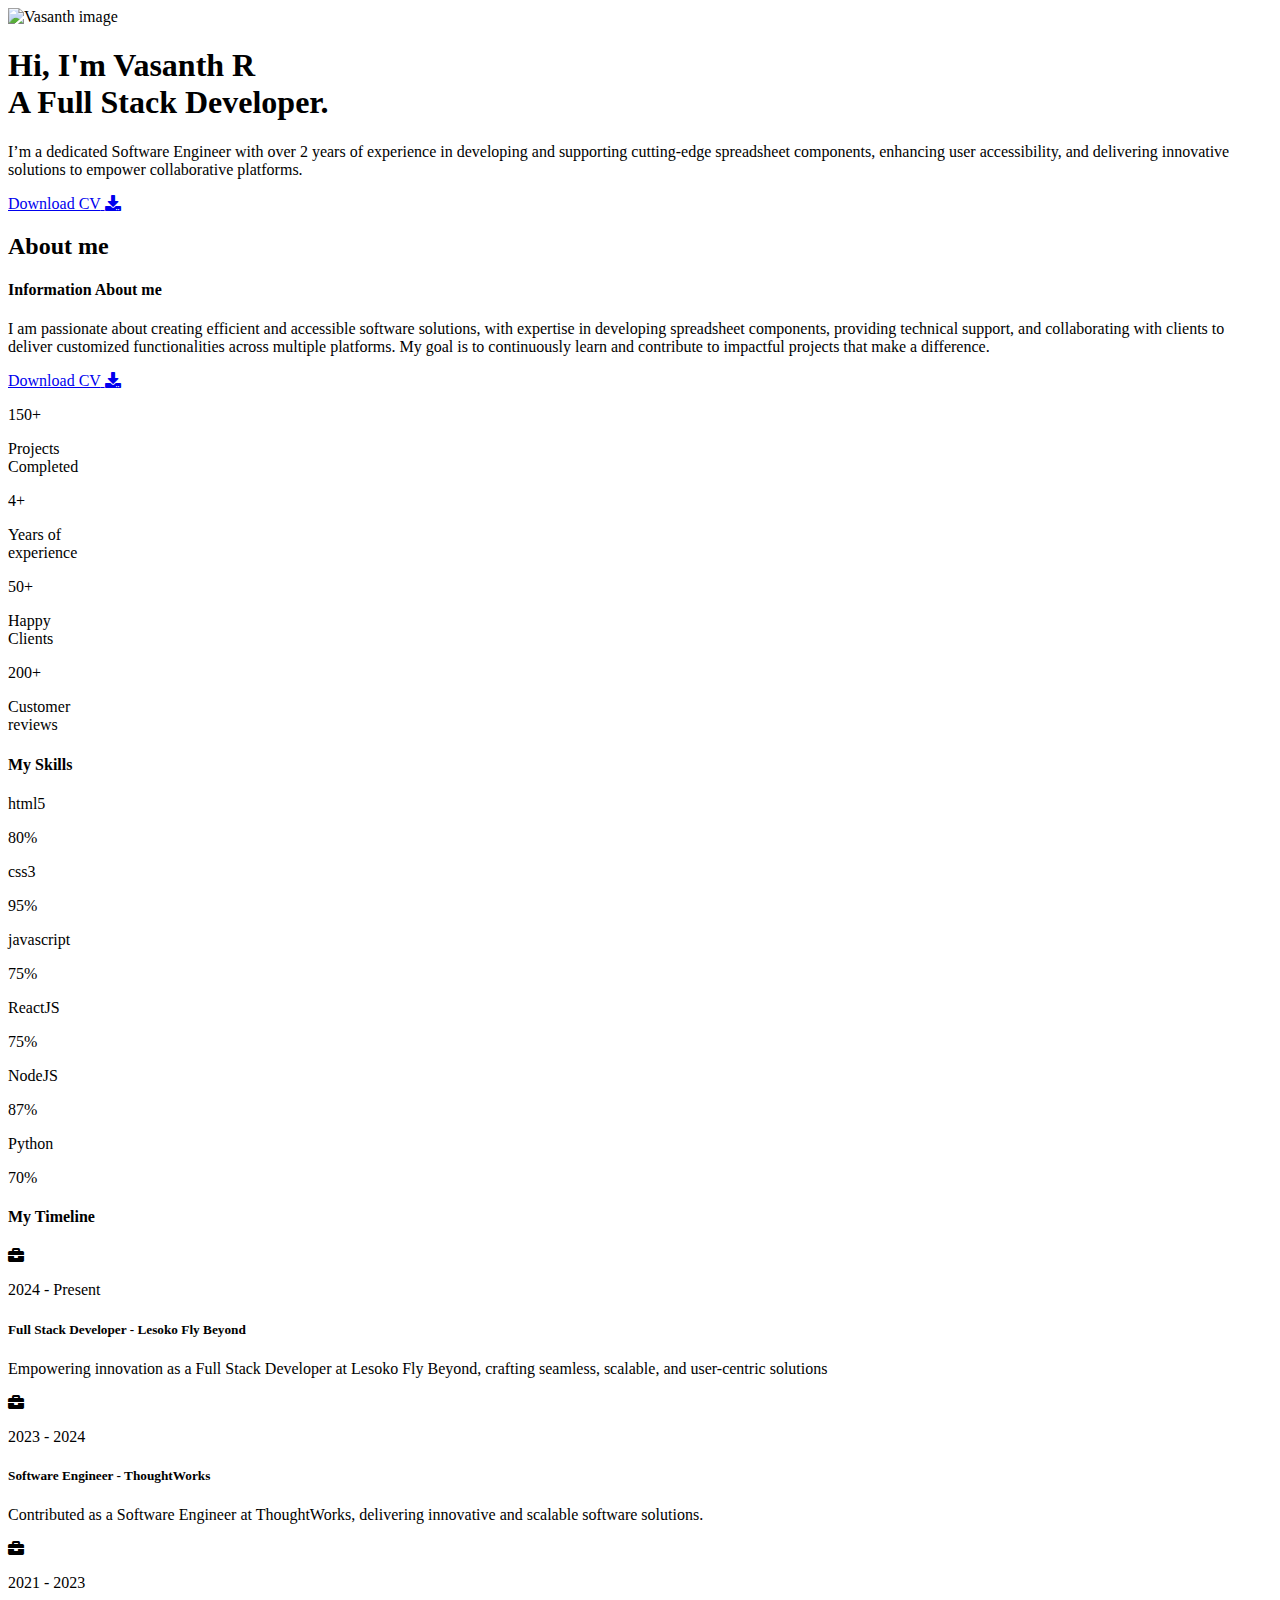
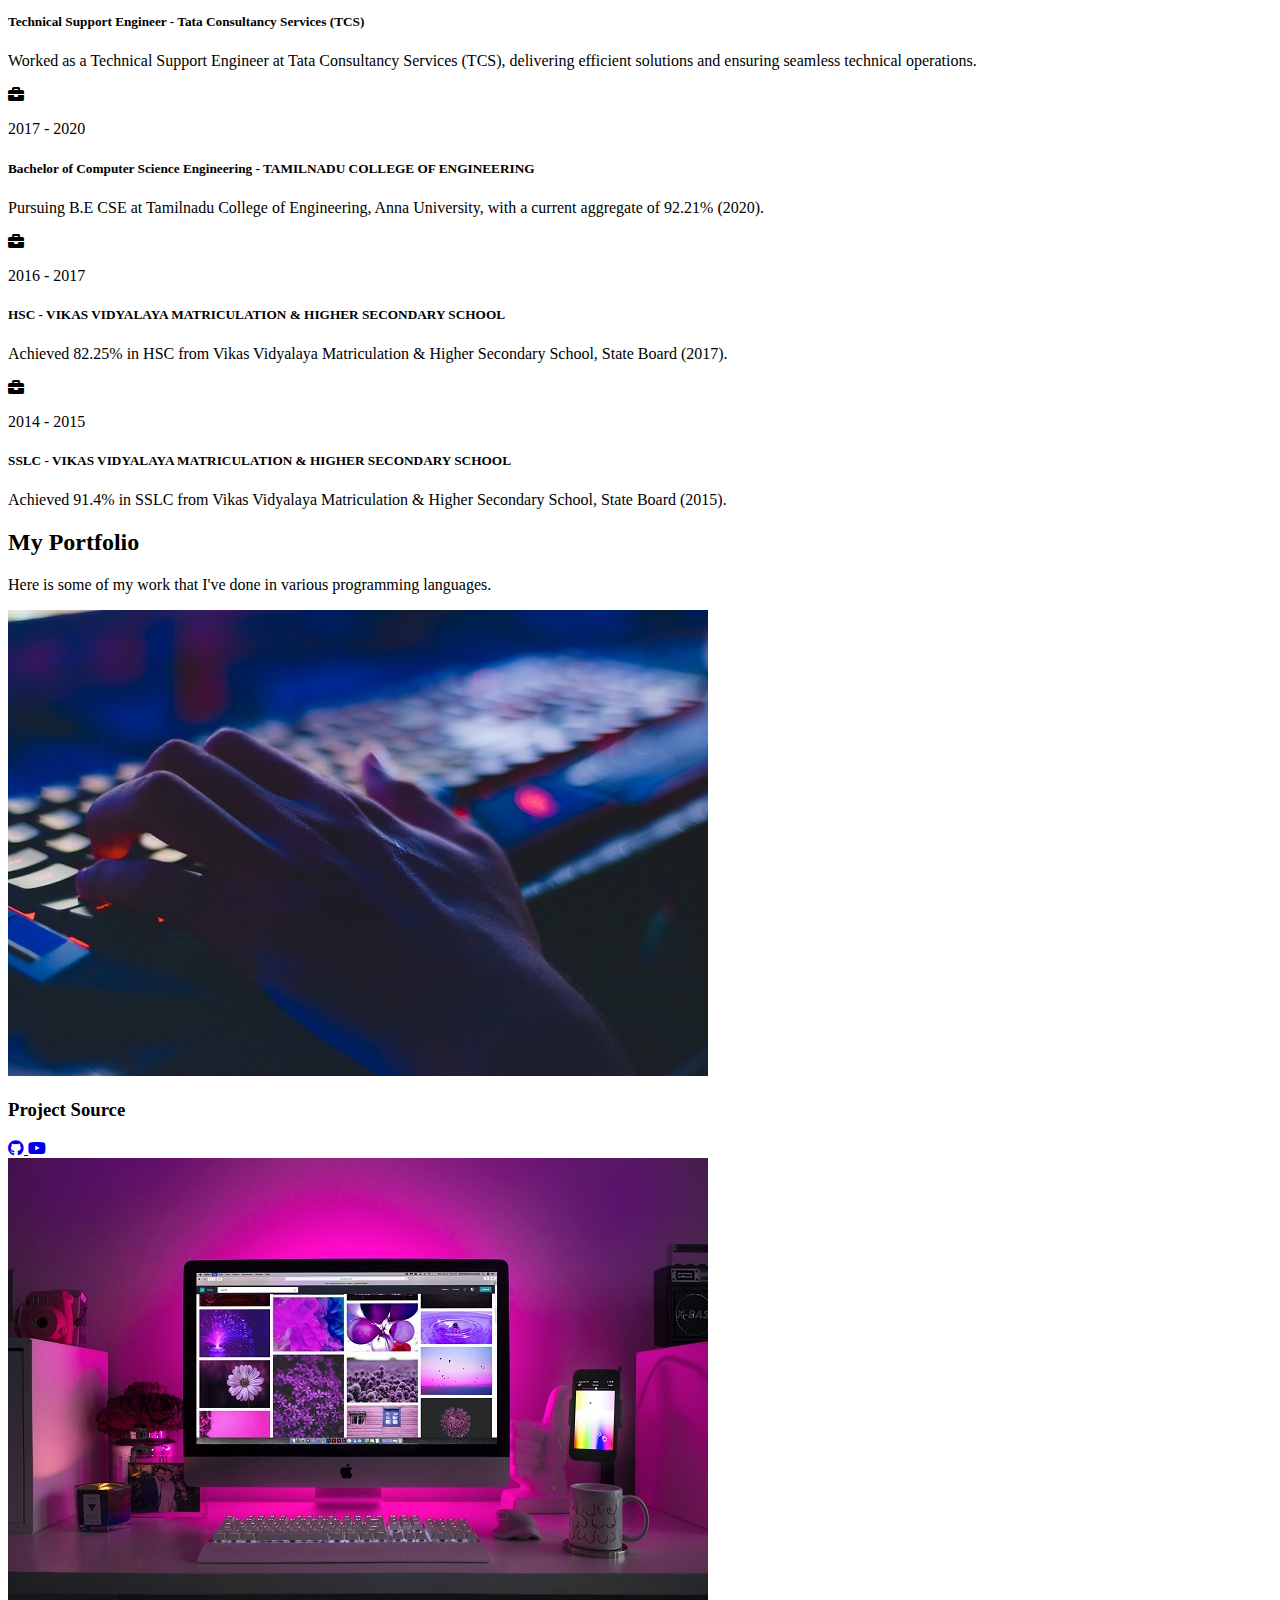
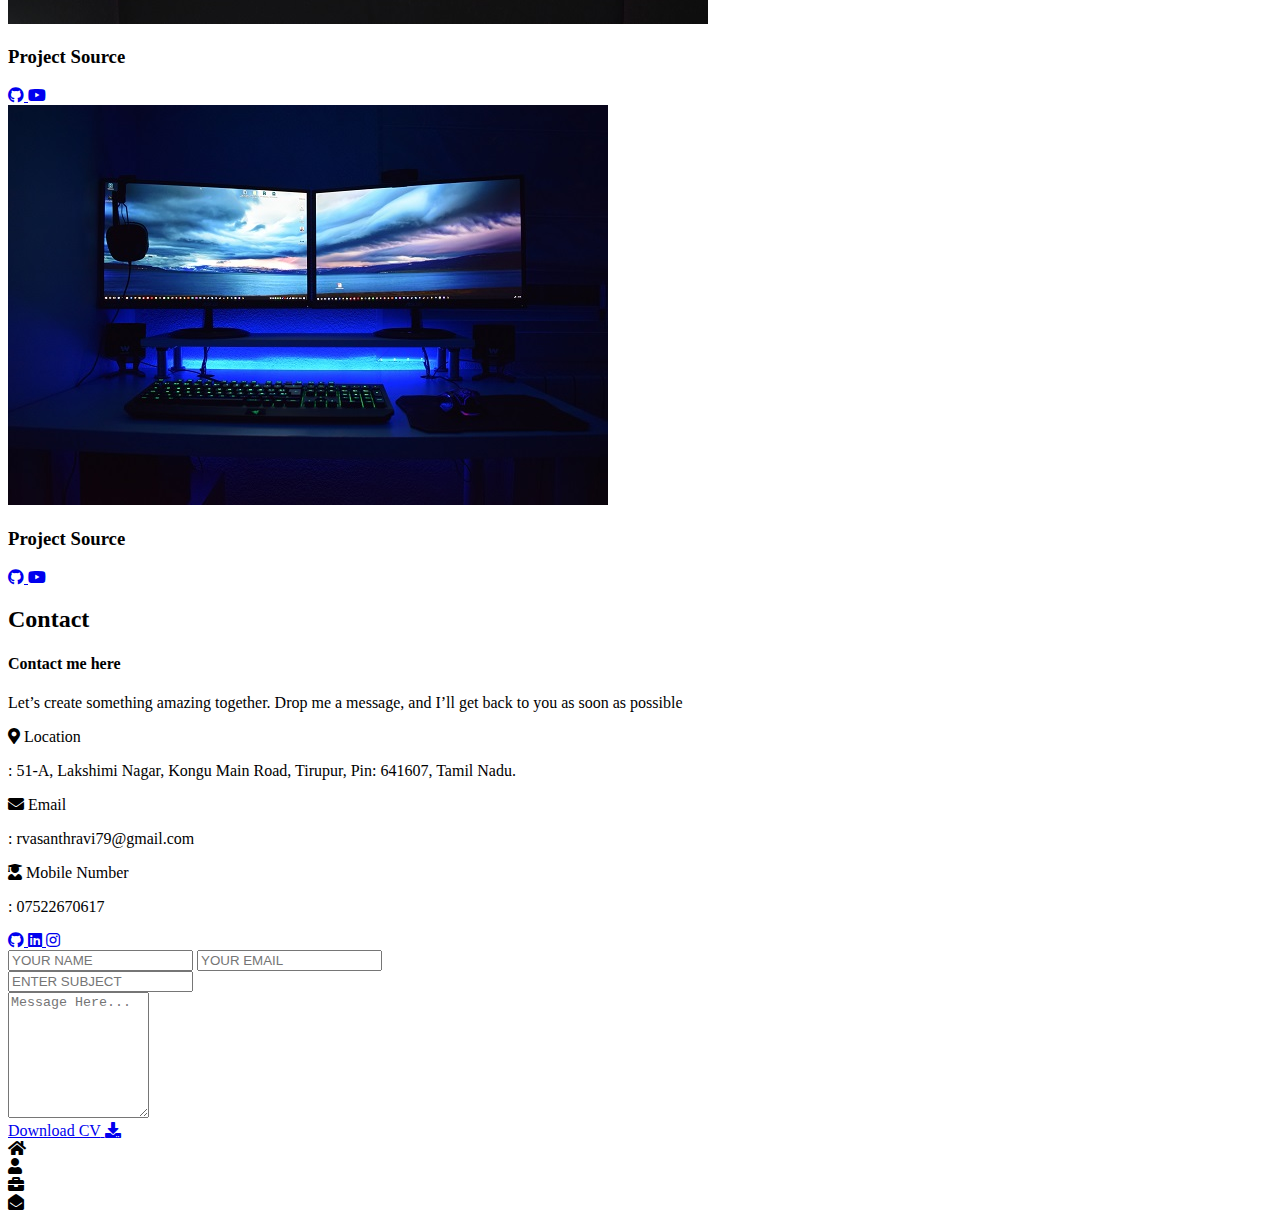
==== index.html @ 49770a87 "adding photos" ====
<!DOCTYPE html>
<html lang="en">
<head>
    <meta charset="UTF-8">
    <meta http-equiv="X-UA-Compatible" content="IE=edge">
    <meta name="viewport" content="width=device-width, initial-scale=1.0">
    <title>Portfolio</title>
    <link rel="stylesheet" href="style.css">
    <link rel="preconnect" href="https://fonts.googleapis.com">
    <link rel="preconnect" href="https://fonts.gstatic.com" crossorigin>
    <link rel="stylesheet" href="https://cdnjs.cloudflare.com/ajax/libs/font-awesome/5.15.4/css/all.min.css" integrity="sha512-1ycn6IcaQQ40/MKBW2W4Rhis/DbILU74C1vSrLJxCq57o941Ym01SwNsOMqvEBFlcgUa6xLiPY/NS5R+E6ztJQ==" crossorigin="anonymous" referrerpolicy="no-referrer" />
    <link href="https://fonts.googleapis.com/css2?family=Poppins:wght@400;500;600;700;800&display=swap" rel="stylesheet">
</head>
<body class="main-content">
    <header class="container header active" id="home">
        <div class="header-content">
            <div class="left-header">
                <div class="h-shape"></div>
                <div class="image">
                    <img src="vasanth.png" alt="Vasanth image">
                </div>
            </div>
            <div class="right-header">
                <h1 class="name">
                    Hi, I'm <span>Vasanth R</span><br>
                    A Full Stack Developer.
                </h1>
                <p>
                    I’m a dedicated Software Engineer with over 2 years of experience in developing 
                    and supporting cutting-edge spreadsheet components, enhancing user accessibility, 
                    and delivering innovative solutions to empower collaborative platforms.
                </p>
                <div class="btn-con">
                    <a href="Resume - Vasanth R.pdf" target="_blank" class="main-btn">
                        <span class="btn-text">Download CV</span>
                        <span class="btn-icon"><i class="fas fa-download"></i></span>
                    </a>
                </div>
            </div>
        </div>
    </header>
    <main>
        <section class="container about" id="about">
            <div class="main-title">
                <h2>About <span>me</span></h2>
            </div>
            <div class="about-container">
                <div class="left-about">
                    <h4>Information About me</h4>
                    <p>I am passionate about creating efficient and accessible software solutions, 
                        with expertise in developing spreadsheet components, providing technical support, 
                        and collaborating with clients to deliver customized functionalities across multiple platforms. 
                        My goal is to continuously learn and contribute to impactful projects that make a difference.</p>
                    <div class="btn-con">
                        <a href="#" class="main-btn">
                            <span class="btn-text">Download CV</span>
                            <span class="btn-icon"><i class="fas fa-download"></i></span>
                        </a>
                    </div>
                </div>
                <div class="right-about">
                    <div class="about-item">
                        <div class="abt-text">
                            <p class="large-text">150+</p>
                            <p class="small-text">Projects <br /> Completed</p>
                        </div>
                    </div>
                    <div class="about-item">
                        <div class="abt-text">
                            <p class="large-text">4+</p>
                            <p class="small-text">Years of <br /> experience</p>
                        </div>
                    </div>
                    <div class="about-item">
                        <div class="abt-text">
                            <p class="large-text">50+</p>
                            <p class="small-text">Happy <br /> Clients</p>
                        </div>
                    </div>
                    <div class="about-item">
                        <div class="abt-text">
                            <p class="large-text">200+</p>
                            <p class="small-text">Customer <br /> reviews</p>
                        </div>
                    </div>
                </div>
            </div>
            <div class="about-stats">
                <h4 class="stat-title">My Skills</h4>
                <div class="progress-bars">
                    <div class="progress-bar">
                        <p class="prog-title">html5</p>
                        <div class="progress-con">
                            <p class="prog-text">80%</p>
                            <div class="progress">
                                <span class="html"></span>
                            </div>
                        </div>
                    </div>
                    <div class="progress-bar">
                        <p class="prog-title">css3</p>
                        <div class="progress-con">
                            <p class="prog-text">95%</p>
                            <div class="progress">
                                <span class="css"></span>
                            </div>
                        </div>
                    </div>
                    <div class="progress-bar">
                        <p class="prog-title">javascript</p>
                        <div class="progress-con">
                            <p class="prog-text">75%</p>
                            <div class="progress">
                                <span class="js"></span>
                            </div>
                        </div>
                    </div>
                    <div class="progress-bar">
                        <p class="prog-title">ReactJS</p>
                        <div class="progress-con">
                            <p class="prog-text">75%</p>
                            <div class="progress">
                                <span class="react"></span>
                            </div>
                        </div>
                    </div>
                    <div class="progress-bar">
                        <p class="prog-title">NodeJS</p>
                        <div class="progress-con">
                            <p class="prog-text">87%</p>
                            <div class="progress">
                                <span class="node"></span>
                            </div>
                        </div>
                    </div>
                    <div class="progress-bar">
                        <p class="prog-title">Python</p>
                        <div class="progress-con">
                            <p class="prog-text">70%</p>
                            <div class="progress">
                                <span class="python"></span>
                            </div>
                        </div>
                    </div>
                </div>
            </div>
            <h4 class="stat-title">My Timeline</h4>
            <div class="timeline">
                <div class="timeline-item">
                    <div class="tl-icon">
                        <i class="fas fa-briefcase"></i>
                    </div>
                    <p class="tl-duration">2024 - Present</p>
                    <h5>Full Stack Developer<span> - Lesoko Fly Beyond</span></h5>
                    <p>Empowering innovation as a Full Stack Developer at Lesoko Fly Beyond, crafting seamless, scalable, and user-centric solutions</p>
                </div>
                <div class="timeline-item">
                    <div class="tl-icon">
                        <i class="fas fa-briefcase"></i>
                    </div>
                    <p class="tl-duration">2023 - 2024</p>
                    <h5>Software Engineer<span> - ThoughtWorks</span></h5>
                    <p>Contributed as a Software Engineer at ThoughtWorks,
                    delivering innovative and scalable software solutions.
                    </p>
                </div>
                <div class="timeline-item">
                    <div class="tl-icon">
                        <i class="fas fa-briefcase"></i>
                    </div>
                    <p class="tl-duration">2021 - 2023</p>
                    <h5>Technical Support Engineer<span> - Tata Consultancy Services (TCS)</span></h5>
                    <p>Worked as a Technical Support Engineer at Tata Consultancy Services (TCS), delivering efficient solutions and ensuring seamless technical operations.</p>
                </div>
                <div class="timeline-item">
                    <div class="tl-icon">
                        <i class="fas fa-briefcase"></i>
                    </div>
                    <p class="tl-duration">2017 - 2020</p>
                    <h5>Bachelor of Computer Science Engineering<span> - TAMILNADU COLLEGE OF ENGINEERING</span></h5>
                    <p>Pursuing B.E CSE at Tamilnadu College of Engineering, Anna University, with a current aggregate of 92.21% (2020).</p>
                </div>
                <div class="timeline-item">
                    <div class="tl-icon">
                        <i class="fas fa-briefcase"></i>
                    </div>
                    <p class="tl-duration">2016 - 2017</p>
                    <h5>HSC<span> - VIKAS VIDYALAYA MATRICULATION & HIGHER SECONDARY SCHOOL</span></h5>
                    <p>Achieved 82.25% in HSC from Vikas Vidyalaya Matriculation & Higher Secondary School, State Board (2017).</p>
                </div>
                <div class="timeline-item">
                    <div class="tl-icon">
                        <i class="fas fa-briefcase"></i>
                    </div>
                    <p class="tl-duration">2014 - 2015</p>
                    <h5>SSLC<span> - VIKAS VIDYALAYA MATRICULATION & HIGHER SECONDARY SCHOOL</span></h5>
                    <p>Achieved 91.4% in SSLC from Vikas Vidyalaya Matriculation & Higher Secondary School, State Board (2015).</p>
                </div>
            </div>
        </section>
        <section class="container" id="portfolio">
            <div class="main-title">
                <h2>My <span>Portfolio</h2>
            </div>
            <p class="port-text">
                Here is some of my work that I've done in various programming languages.
            </p>
            <div class="portfolios">
                <div class="portfolio-item">
                    <div class="image">
                        <img src="port1.jpg" alt="">
                    </div>
                    <div class="hover-items">
                        <h3>Project Source</h3>
                        <div class="icons">
                            <a href="#" class="icon">
                                <i class="fab fa-github"></i>
                            </a>
                            <a href="#" class="icon">
                                <i class="fab fa-youtube"></i>
                            </a>
                        </div>
                    </div>
                </div>
                <div class="portfolio-item">
                    <div class="image">
                        <img src="port2.jpg" alt="">
                    </div>
                    <div class="hover-items">
                        <h3>Project Source</h3>
                        <div class="icons">
                            <a href="#" class="icon">
                                <i class="fab fa-github"></i>
                            </a>
                            <a href="#" class="icon">
                                <i class="fab fa-youtube"></i>
                            </a>
                        </div>
                    </div>
                </div>
                <div class="portfolio-item">
                    <div class="image">
                        <img src="port3.jpg" alt="">
                    </div>
                    <div class="hover-items">
                        <h3>Project Source</h3>
                        <div class="icons">
                            <a href="#" class="icon">
                                <i class="fab fa-github"></i>
                            </a>
                            <a href="#" class="icon">
                                <i class="fab fa-youtube"></i>
                            </a>
                        </div>
                    </div>
                </div> 
                </div>
        </section>
        <section class="container contact" id="contact">
            <div class="contact-container">
                <div class="main-title">
                    <h2>Contact</h2>
                </div>
                <div class="contact-content-con">
                    <div class="left-contact">
                        <h4>Contact me here</h4>
                        <p>
                            Let’s create something amazing together. Drop me a message, and I’ll get back to you as soon as possible
                        </p>
                        <div class="contact-info">
                            <div class="contact-item">
                                <div class="icon">
                                    <i class="fas fa-map-marker-alt"></i>
                                    <span>Location</span>
                                </div>
                                <p>
                                    : 51-A, Lakshimi Nagar, Kongu Main Road, 
                                    Tirupur, Pin: 641607,
                                    Tamil Nadu.
                                </p>
                            </div>
                            <div class="contact-item">
                                <div class="icon">
                                    <i class="fas fa-envelope"></i>
                                    <span>Email</span>
                                </div>
                                <p>
                                    <span>: rvasanthravi79@gmail.com</span>
                                </p>
                            </div>
                            <div class="contact-item">
                                <div class="icon">
                                    <i class="fas fa-user-graduate"></i>
                                    <span>Mobile Number</span>
                                </div>
                                <p>
                                    <span>: 07522670617</span>
                                </p>
                            </div>
                        </div>
                        <div class="contact-icons">
                            <div class="contact-icon">
                                <a href="#" target="_blank">
                                    <i class="fab fa-github"></i>
                                </a>
                                <a href="https://www.linkedin.com/in/vasanth-rv/" target="_blank">
                                    <i class="fab fa-linkedin"></i>
                                </a>
                                <a href="https://www.instagram.com/my_heart_within_her/" target="_blank">
                                    <i class="fab fa-instagram"></i>
                                </a>
                            </div>
                        </div>
                    </div>
                    <div class="right-contact">
                        <form action="" class="contact-form">
                            <div class="input-control i-c-2">
                                <input type="text" required placeholder="YOUR NAME">
                                <input type="email" required placeholder="YOUR EMAIL">
                            </div>
                            <div class="input-control">
                                <input type="text" required placeholder="ENTER SUBJECT">
                            </div>
                            <div class="input-control">
                                <textarea name="" id="" cols="15" rows="8" placeholder="Message Here..."></textarea>
                            </div>
                            <div class="submit-btn">
                                <a href="#" class="main-btn">
                                    <span class="btn-text">Download CV</span>
                                    <span class="btn-icon"><i class="fas fa-download"></i></span>
                                </a>
                            </div>
                        </form>
                    </div>
                </div>
            </div>
        </section>
    </main>

    <div class="controls">
        <div class="control active-btn" data-id="home" >
            <i class="fas fa-home"></i>
        </div>
        <div class="control" data-id="about">
            <i class="fas fa-user"></i>
        </div>
        <div class="control" data-id="portfolio">
            <i class="fas fa-briefcase"></i>
        </div>
        <div class="control" data-id="contact">
            <i class="fas fa-envelope-open"></i>
        </div>
    </div>
    <script src="app.js"></script>
</body>
</html>
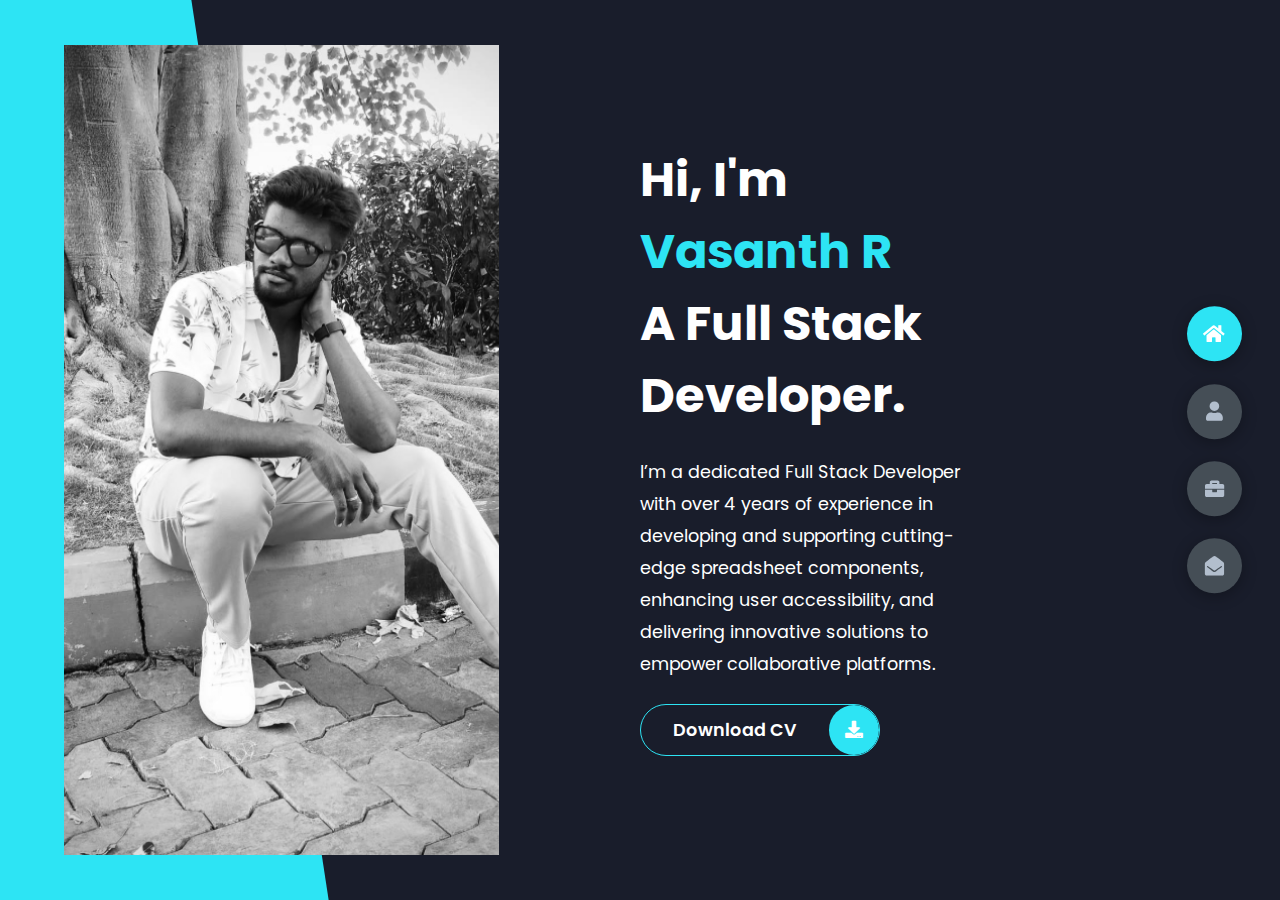
==== commit cc042301: "index" ====
--- a/index.html
+++ b/index.html
@@ -5,7 +5,7 @@
     <meta http-equiv="X-UA-Compatible" content="IE=edge">
     <meta name="viewport" content="width=device-width, initial-scale=1.0">
     <title>Portfolio</title>
-    <link rel="stylesheet" href="style.css">
+    <link rel="stylesheet" href="Portfolio.css">
     <link rel="preconnect" href="https://fonts.googleapis.com">
     <link rel="preconnect" href="https://fonts.gstatic.com" crossorigin>
     <link rel="stylesheet" href="https://cdnjs.cloudflare.com/ajax/libs/font-awesome/5.15.4/css/all.min.css" integrity="sha512-1ycn6IcaQQ40/MKBW2W4Rhis/DbILU74C1vSrLJxCq57o941Ym01SwNsOMqvEBFlcgUa6xLiPY/NS5R+E6ztJQ==" crossorigin="anonymous" referrerpolicy="no-referrer" />
@@ -17,7 +17,7 @@
             <div class="left-header">
                 <div class="h-shape"></div>
                 <div class="image">
-                    <img src="vasanth.png" alt="Vasanth image">
+                    <img src="vasanthr.png" alt="Vasanth image">
                 </div>
             </div>
             <div class="right-header">
@@ -26,7 +26,7 @@
                     A Full Stack Developer.
                 </h1>
                 <p>
-                    I’m a dedicated Software Engineer with over 2 years of experience in developing 
+                    I’m a dedicated Full Stack Developer with over 4 years of experience in developing 
                     and supporting cutting-edge spreadsheet components, enhancing user accessibility, 
                     and delivering innovative solutions to empower collaborative platforms.
                 </p>
@@ -46,13 +46,13 @@
             </div>
             <div class="about-container">
                 <div class="left-about">
-                    <h4>Information About me</h4>
+                    <h4>Information About Me</h4>
                     <p>I am passionate about creating efficient and accessible software solutions, 
                         with expertise in developing spreadsheet components, providing technical support, 
                         and collaborating with clients to deliver customized functionalities across multiple platforms. 
                         My goal is to continuously learn and contribute to impactful projects that make a difference.</p>
                     <div class="btn-con">
-                        <a href="#" class="main-btn">
+                        <a href="Resume - Vasanth R.pdf" target="_blank" class="main-btn">
                             <span class="btn-text">Download CV</span>
                             <span class="btn-icon"><i class="fas fa-download"></i></span>
                         </a>
@@ -107,7 +107,7 @@
                         </div>
                     </div>
                     <div class="progress-bar">
-                        <p class="prog-title">javascript</p>
+                        <p class="prog-title">Javascript</p>
                         <div class="progress-con">
                             <p class="prog-text">75%</p>
                             <div class="progress">
@@ -151,7 +151,7 @@
                         <i class="fas fa-briefcase"></i>
                     </div>
                     <p class="tl-duration">2024 - Present</p>
-                    <h5>Full Stack Developer<span> - Lesoko Fly Beyond</span></h5>
+                    <h5>Full Stack Developer<span> - LESOKO FLY BEYOND</span></h5>
                     <p>Empowering innovation as a Full Stack Developer at Lesoko Fly Beyond, crafting seamless, scalable, and user-centric solutions</p>
                 </div>
                 <div class="timeline-item">
@@ -159,7 +159,7 @@
                         <i class="fas fa-briefcase"></i>
                     </div>
                     <p class="tl-duration">2023 - 2024</p>
-                    <h5>Software Engineer<span> - ThoughtWorks</span></h5>
+                    <h5>Software Engineer<span> - THOUGHTWORKS</span></h5>
                     <p>Contributed as a Software Engineer at ThoughtWorks,
                     delivering innovative and scalable software solutions.
                     </p>
@@ -169,7 +169,7 @@
                         <i class="fas fa-briefcase"></i>
                     </div>
                     <p class="tl-duration">2021 - 2023</p>
-                    <h5>Technical Support Engineer<span> - Tata Consultancy Services (TCS)</span></h5>
+                    <h5>Technical Support Engineer<span> - TATA CONSULTANCY SERVICES (TCS)</span></h5>
                     <p>Worked as a Technical Support Engineer at Tata Consultancy Services (TCS), delivering efficient solutions and ensuring seamless technical operations.</p>
                 </div>
                 <div class="timeline-item">
@@ -200,7 +200,7 @@
         </section>
         <section class="container" id="portfolio">
             <div class="main-title">
-                <h2>My <span>Portfolio</h2>
+                <h2>My <span>Project</h2>
             </div>
             <p class="port-text">
                 Here is some of my work that I've done in various programming languages.
@@ -208,12 +208,12 @@
             <div class="portfolios">
                 <div class="portfolio-item">
                     <div class="image">
-                        <img src="port1.jpg" alt="">
+                        <img src="turmeric.jpg" alt="">
                     </div>
                     <div class="hover-items">
-                        <h3>Project Source</h3>
+                        <h3>Smart Farming</h3>
                         <div class="icons">
-                            <a href="#" class="icon">
+                            <a href="Vasanth Anna Journal.pdf" target="_blank" class="icon">
                                 <i class="fab fa-github"></i>
                             </a>
                             <a href="#" class="icon">
@@ -227,7 +227,7 @@
                         <img src="port2.jpg" alt="">
                     </div>
                     <div class="hover-items">
-                        <h3>Project Source</h3>
+                        <h3>FSD Project</h3>
                         <div class="icons">
                             <a href="#" class="icon">
                                 <i class="fab fa-github"></i>
@@ -240,10 +240,10 @@
                 </div>
                 <div class="portfolio-item">
                     <div class="image">
-                        <img src="port3.jpg" alt="">
+                        <img src="IoT_Projects.avif" alt="">
                     </div>
                     <div class="hover-items">
-                        <h3>Project Source</h3>
+                        <h3>IOT Project</h3>
                         <div class="icons">
                             <a href="#" class="icon">
                                 <i class="fab fa-github"></i>
@@ -259,11 +259,11 @@
         <section class="container contact" id="contact">
             <div class="contact-container">
                 <div class="main-title">
-                    <h2>Contact</h2>
+                    <h2><span style="color: #2DE4F4">Contact</span> Me!</h2>
                 </div>
                 <div class="contact-content-con">
                     <div class="left-contact">
-                        <h4>Contact me here</h4>
+                        <h4><span style="color: #2DE4F4">Get in</span> touch</h4>
                         <p>
                             Let’s create something amazing together. Drop me a message, and I’ll get back to you as soon as possible
                         </p>
@@ -271,18 +271,18 @@
                             <div class="contact-item">
                                 <div class="icon">
                                     <i class="fas fa-map-marker-alt"></i>
-                                    <span>Location</span>
+                                    <span style="color: #2DE4F4">Location</span>
                                 </div>
                                 <p>
-                                    : 51-A, Lakshimi Nagar, Kongu Main Road, 
-                                    Tirupur, Pin: 641607,
+                                    51-A, Lakshimi Nagar, 
+                                    Tirupur,
                                     Tamil Nadu.
                                 </p>
                             </div>
                             <div class="contact-item">
                                 <div class="icon">
                                     <i class="fas fa-envelope"></i>
-                                    <span>Email</span>
+                                    <span style="color: #2DE4F4">Email</span>
                                 </div>
                                 <p>
                                     <span>: rvasanthravi79@gmail.com</span>
@@ -290,11 +290,11 @@
                             </div>
                             <div class="contact-item">
                                 <div class="icon">
-                                    <i class="fas fa-user-graduate"></i>
-                                    <span>Mobile Number</span>
+                                    <i class="fas fa-phone"></i>
+                                    <span style="color: #2DE4F4">Mobile Number</span>
                                 </div>
                                 <p>
-                                    <span>: 07522670617</span>
+                                    <span>: +91 9626733542</span>
                                 </p>
                             </div>
                         </div>
@@ -325,10 +325,10 @@
                                 <textarea name="" id="" cols="15" rows="8" placeholder="Message Here..."></textarea>
                             </div>
                             <div class="submit-btn">
-                                <a href="#" class="main-btn">
-                                    <span class="btn-text">Download CV</span>
-                                    <span class="btn-icon"><i class="fas fa-download"></i></span>
-                                </a>
+                                <button type="submit" class="main-btn">
+                                    <span class="btn-text"  style="color: #2DE4F4" >Send Message</span>
+                                    <span class="btn-icon"><i class="fas fa-paper-plane"></i></span>
+                                </button>
                             </div>
                         </form>
                     </div>
@@ -351,6 +351,6 @@
             <i class="fas fa-envelope-open"></i>
         </div>
     </div>
-    <script src="app.js"></script>
+    <script src="Portfolio.js"></script>
 </body>
 </html>--- a/Portfolio.css
+++ b/Portfolio.css
@@ -0,0 +1,805 @@
+* {
+  margin: 0;
+  padding: 0;
+  box-sizing: border-box;
+  list-style: none;
+}
+/* Colours */
+:root {
+  --color-primary: #191d2b;
+  --color-secondary: #2DE4F4 ;
+  --color-white: #FFFFFF;
+  --color-black: #000;
+  --color-grey0: #f8f8f8;
+  --color-grey-1: #dbe1e8;
+  --color-grey-2: #b2becd;
+  --color-grey-3: #6c7983;
+  --color-grey-4: #454e56;
+  --color-grey-5: #2a2e35;
+  --color-grey-6: #12181b;
+  --br-sm-2: 14px;
+  --box-shadow-1: 0 3px 15px #0000004d;   
+}
+body {
+  background-color: var(--color-primary);
+  font-family: "Poppins", sans-serif;
+  font-size: 1.1rem;
+  color: var(--color-white);
+  transition: all 0.4s ease-in-out;
+}
+a {
+  display: inline-block;
+  text-decoration: none;
+  color: inherit;
+  font-family: inherit;
+}
+header {
+  min-height: 100vh;
+  color: var(--color-white);
+  overflow: hidden;
+  padding: 0 !important;
+}
+section {
+  min-height: 100vh;
+  width: 100%;
+  position: absolute;
+  left: 0;
+  top: 0;
+  padding: 3rem 18rem;
+}
+.container {
+  display: none;
+  transform: translateY(-100%) scale(0);
+  transition: all 0.4s ease-in-out;
+  background-color: var(--color-primary);
+}
+.active {
+  display: block;
+  animation: appear 1s ease-in-out;
+  transform: translateY(0) scaleY(1);
+}
+@keyframes appear {
+  0% {
+    transform: translateY(-100%) scaleY(0);
+  }
+  100% {
+    transform: translateY(0) scaleY(1);
+  }
+}
+/* controls */
+.controls {
+  position: fixed;
+  z-index: 10;
+  top: 50%;
+  right: 3%;
+  display: flex;
+  flex-direction: column;
+  align-items: center;
+  justify-content: center;
+  transform: translateY(-50%);
+}
+.controls .control {
+  padding: 1rem;
+  cursor: pointer;
+  background-color: var(--color-grey-4);
+  width: 55px;
+  height: 55px;
+  border-radius: 50%;
+  display: flex;
+  justify-content: center;
+  align-items: center;
+  margin: 0.7rem 0;
+  box-shadow: var(--box-shadow-1);
+}
+.controls .control i {
+  font-size: 1.2rem;
+  color: var(--color-grey-2);
+  pointer-events: none;
+}
+.controls .active-btn {
+  background-color: var(--color-secondary);
+  transition: all 0.4s ease-in-out;
+}
+.controls .active-btn i {
+  color: var(--color-white);
+}
+/*Header-content*/
+.header-content {
+  display: grid;
+  grid-template-columns: repeat(2, 1fr);
+  min-height: 100vh;
+}
+.header-content .left-header {
+  display: flex;
+  align-items: center;
+  position: relative;
+}
+.header-content .left-header .h-shape {
+  transition: all 0.4s ease-in-out;
+  width: 65%;
+  height: 100%;
+  background-color: var(--color-secondary);
+  position: absolute;
+  left: 0;
+  top: 0;
+  z-index: -1;
+  clip-path: polygon(0 0, 46% 0, 79% 100%, 0% 100%);
+}
+.header-content .left-header .image {
+  border-radius: var(--br-sm-2);
+  height: 90%;
+  width: 68%;
+  margin-left: 4rem;
+  background-color: var(--color-black);
+  transition: all 0.4s ease-in-out;
+}
+.header-content .left-header .image img {
+  width: 100%;
+  height: 100%;
+  object-fit: cover;
+  transition: all 0.4s ease-in-out;
+  filter: grayscale(100%);
+}
+.header-content .left-header .image img:hover {
+  filter: grayscale(0);
+}
+.header-content .right-header {
+  display: flex;
+  flex-direction: column;
+  justify-content: center;
+  padding-right: 18rem;
+}
+.header-content .right-header .name {
+  font-size: 3rem;
+}
+.header-content .right-header .name span {
+  color: var(--color-secondary);
+}
+.header-content .right-header p {
+  margin: 1.5rem 0;
+  line-height: 2rem;
+}
+/*About*/
+.about-container {
+  display: grid;
+  grid-template-columns: repeat(2, 1fr);
+  padding-top: 3.5rem;
+  padding-bottom: 5rem;
+}
+.about-container .right-about {
+  display: grid;
+  grid-template-columns: repeat(2, 1fr);
+  grid-gap: 2rem;
+}
+.about-container .right-about .about-item {
+  border: 1px solid var(--color-grey-5);
+  border-radius: 5px;
+  transition: all 0.4s ease-in-out;
+  box-shadow: 1px 2px 15px rgba(0, 0, 0, 0.1);
+}
+.about-container .right-about .about-item:hover {
+  cursor: default;
+  transform: translateY(-5px);
+  border: 1px solid var(--color-secondary);
+  box-shadow: 1px 4px 15px rgba(0, 0, 0, 0.32);
+}
+.about-container .right-about .about-item .abt-text {
+  padding: 1.5rem;
+  display: flex;
+  flex-direction: column;
+}
+.about-container .right-about .about-item .abt-text .large-text {
+  font-size: 3rem;
+  font-weight: 700;
+  color: var(--color-secondary);
+}
+.about-container .right-about .about-item .abt-text .small-text {
+  padding-left: 3rem;
+  position: relative;
+  text-transform: uppercase;
+  font-size: 1.2rem;
+  color: var(--color-grey-1);
+  letter-spacing: 2px;
+}
+.about-container .right-about .about-item .abt-text .small-text::before {
+  content: "";
+  position: absolute;
+  left: 0;
+  top: 15px;
+  width: 2rem;
+  height: 2px;
+  background-color: var(--color-grey-5);
+}
+.about-container .left-about {
+  padding-right: 5rem;
+}
+.about-container .left-about p {
+  line-height: 2rem;
+  padding: 1rem;
+  color: var(--color-grey-1);
+}
+.about-container .left-about h4 {
+  font-size: 2rem;
+  text-transform: uppercase;
+}
+.about-stats {
+  padding-bottom: 4rem;
+}
+.about-stats .progress-bars {
+  display: grid;
+  grid-template-columns: repeat(2, 1fr);
+  grid-gap: 2rem;
+}
+.about-stats .progress-bars .progress-bar {
+  display: flex;
+  flex-direction: column;
+}
+.about-stats .progress-bars .progress-bar .prog-title {
+  text-transform: uppercase;
+  font-weight: 500;
+}
+.about-stats .progress-bars .progress-bar .progress-con {
+  display: flex;
+  align-items: center;
+}
+.about-stats .progress-bars .progress-bar .progress-con .prog-text {
+  color: var(--color-grey-2);
+}
+.about-stats .progress-bars .progress-bar .progress-con .progress {
+  width: 100%;
+  height: 0.45rem;
+  background-color: var(--color-grey-4);
+  margin-left: 1rem;
+  position: relative;
+}
+.about-stats .progress-bars .progress-bar .progress-con .progress span {
+  position: absolute;
+  top: 0;
+  left: 0;
+  height: 100%;
+  background-color: var(--color-secondary);
+  transition: all 0.4s ease-in-out;
+  width: 60%;
+}
+.about-stats .progress-bars .progress-bar .progress-con .progress .html {
+  width: 80%;
+}
+.about-stats .progress-bars .progress-bar .progress-con .progress .css {
+  width: 95%;
+}
+.about-stats .progress-bars .progress-bar .progress-con .progress .js {
+  width: 75%;
+}
+.about-stats .progress-bars .progress-bar .progress-con .progress .react {
+  width: 60%;
+}
+.about-stats .progress-bars .progress-bar .progress-con .progress .node {
+  width: 87%;
+}
+.about-stats .progress-bars .progress-bar .progress-con .progress .python {
+  width: 70%;
+}
+.stat-title {
+  text-transform: uppercase;
+  font-size: 1.4rem;
+  text-align: center;
+  padding: 3.5rem 0;
+  position: relative;
+}
+.stat-title::before {
+  content: "";
+  position: absolute;
+  left: 50%;
+  top: 0;
+  width: 40%;
+  height: 1px;
+  background-color: var(--color-grey-5);
+  transform: translateX(-50%);
+}
+/*Timeline*/
+.timeline {
+  display: grid;
+  grid-template-columns: repeat(2, 1fr);
+  grid-gap: 2rem;
+  padding-bottom: 3rem;
+}
+.timeline .timeline-item {
+  position: relative;
+  padding-left: 3rem;
+  border-left: 1px solid var(--color-grey-5);
+}
+.timeline .timeline-item .tl-icon {
+  position: absolute;
+  left: -27px;
+  top: 0;
+  background-color: var(--color-secondary);
+  width: 50px;
+  height: 50px;
+  border-radius: 50%;
+  display: flex;
+  align-items: center;
+  justify-content: center;
+}
+.timeline .timeline-item .tl-icon i {
+  font-size: 1.3rem;
+}
+.timeline .timeline-item .tl-duration {
+  padding: 0.2rem 0.6rem;
+  background-color: var(--color-grey-5);
+  border-radius: 15px;
+  display: inline-block;
+  font-size: 0.8rem;
+  text-transform: uppercase;
+  font-weight: 500;
+}
+.timeline .timeline-item h5 {
+  padding: 1rem 0;
+  text-transform: uppercase;
+  font-size: 1.3rem;
+  font-weight: 600;
+}
+.timeline .timeline-item h5 span {
+  color: var(--color-grey-2);
+  font-weight: 500;
+  font-size: 1.2rem;
+}
+.timeline .timeline-item p {
+  color: var(--color-grey-2);
+}
+.port-text {
+  padding: 2rem 0;
+  text-align: center;
+}
+/* project */
+.portfolios {
+  display: grid;
+  grid-template-columns: repeat(3, 1fr);
+  grid-gap: 2rem;
+  margin-top: 3rem;
+}
+.portfolios .portfolio-item {
+  position: relative;
+  border-radius: 15px;
+}
+.portfolios .portfolio-item img {
+  width: 100%;
+  height: 300px;
+  object-fit: cover;
+  border-radius: 15px;
+}
+.portfolios .portfolio-item .hover-items {
+  width: 100%;
+  height: 100%;
+  background-color: var(--color-secondary);
+  position: absolute;
+  left: 0;
+  top: 0;
+  border-radius: 15px;
+  display: flex;
+  justify-content: center;
+  align-items: center;
+  flex-direction: column;
+  opacity: 0;
+  transform: scale(0);
+  transition: all 0.4s ease-in-out;
+}
+.portfolios .portfolio-item .hover-items h3 {
+  font-size: 1.5rem;
+  color: var(--color-white);
+  margin-bottom: 1.5rem;
+}
+.portfolios .portfolio-item .hover-items .icons {
+  display: flex;
+  justify-content: center;
+  align-items: center;
+}
+.portfolios .portfolio-item .hover-items .icons .icon {
+  background-color: var(--color-primary);
+  border-radius: 50%;
+  width: 50px;
+  height: 50px;
+  display: flex;
+  align-items: center;
+  justify-content: center;
+  margin: 0 1rem;
+  cursor: pointer;
+  transition: all 0.4s ease-in-out;
+}
+.portfolios .portfolio-item .hover-items .icons .icon i {
+  font-size: 1.5rem;
+  color: var(--color-white);
+  margin: 0 1rem;
+}
+.portfolios .portfolio-item .hover-items .icons .icon:hover {
+  background-color: var(--color-white);
+}
+.portfolios .portfolio-item .hover-items .icons .icon:hover i {
+  color: var(--color-primary);
+}
+.portfolio-item:hover .hover-items {
+  opacity: 1;
+  transform: scale(1);
+}
+/* contact */
+.contact-content-con {
+  display: flex;
+  padding-top: 3.5rem;
+}
+.contact-content-con .left-contact {
+  flex: 2;
+}
+.contact-content-con .left-contact h4 {
+  margin-top: 1rem;
+  font-size: 2rem;
+  text-transform: uppercase;
+}
+.contact-content-con .left-contact p {
+  margin: 1rem 0;
+  line-height: 2rem;
+}
+.contact-content-con .left-contact .contact-info .contact-item {
+  display: flex;
+  align-items: center;
+  justify-content: space-between;
+}
+.contact-content-con .left-contact .contact-info .contact-item p {
+  margin: 0.3rem 0 !important;
+  padding: 0 !important;
+}
+.contact-content-con .left-contact .contact-info .contact-item .icon {
+  display: grid;
+  grid-template-columns: 40px 1fr;
+}
+.contact-content-con .left-contact .contact-info .contact-item .icon i {
+  display: flex;
+  align-items: center;
+  font-size: 1.3rem;
+}
+.contact-content-con .left-contact .contact-icon {
+  display: flex;
+  margin-top: 2rem;
+}
+.contact-content-con .left-contact .contact-icon a {
+  display: flex;
+  align-items: center;
+  color: var(--color-white);
+  background-color: var(--color-grey-5);
+  cursor: pointer;
+  justify-content: center;
+  width: 50px;
+  height: 50px;
+  border-radius: 50%;
+  margin: 0 0.4rem;
+  transition: all 0.4s ease-in-out;
+}
+.contact-content-con .left-contact .contact-icon a:hover {
+  background-color: var(--color-secondary);
+}
+.contact-content-con .left-contact .contact-icon a:hover i {
+  color: var(--color-primary);
+}
+.contact-content-con .left-contact .contact-icon a i {
+  display: flex;
+  align-items: center;
+  justify-content: center;
+  font-size: 1.3rem;
+}
+.contact-content-con .right-contact {
+  flex: 3;
+  margin-left: 3rem;
+}
+.contact-content-con .right-contact .input-control {
+  margin: 1.5rem 0;
+}
+.contact-content-con .right-contact .input-control input, .contact-content-con .right-contact .input-control textarea {
+  border-radius: 30px;
+  font-weight: inherit;
+  font-size: inherit;
+  font-family: inherit;
+  padding: 0.8rem 1.1rem;
+  outline: none;
+  border: none;
+  background-color: var(--color-grey-5);
+  width: 100%;
+  color: var(--color-white);
+  resize: none;
+}
+.contact-content-con .right-contact .i-c-2 {
+  display: flex;
+}
+.contact-content-con .right-contact .i-c-2 :last-child {
+  margin-left: 1.5rem;
+}
+.contact-content-con .right-contact .submit-btn {
+  display: flex;
+  justify-content: flex-start;
+}
+/*Independed components*/
+.btn-con {
+  display: flex;
+  align-self: flex-start;
+}
+.main-btn {
+  border-radius: 30px;
+  color: inherit;
+  font-weight: 600;
+  position: relative;
+  border: 1px solid var(--color-secondary);
+  display: flex;
+  align-self: flex-start;
+  align-items: center;
+  overflow: hidden;
+}
+.main-btn .btn-text {
+  padding: 0 2rem;
+}
+.main-btn .btn-icon {
+  background-color: var(--color-secondary);
+  display: flex;
+  align-items: center;
+  justify-content: center;
+  border-radius: 50%;
+  padding: 1rem;
+}
+.main-btn::before {
+  content: "";
+  position: absolute;
+  top: 0;
+  right: 0;
+  transform: translateX(100%);
+  transition: all 0.4s ease-out;
+  z-index: -1;
+}
+.main-btn:hover {
+  transition: all 0.4s ease-out;
+}
+.main-btn:hover::before {
+  width: 100%;
+  height: 100%;
+  background-color: var(--color-secondary);
+  transform: translateX(0);
+  transition: all 0.4s ease-out;
+}
+.main-title {
+  text-align: center;
+}
+.main-title h2 {
+  position: relative;
+  text-transform: uppercase;
+  font-size: 4rem;
+  font-weight: 700;
+}
+.main-title h2 span {
+  color: var(--color-secondary);
+}
+.main-title h2 .bg-text {
+  position: absolute;
+  top: 50%;
+  left: 50%;
+  color: var(--color-grey-5);
+  transition: all 0.4s ease-in-out;
+  z-index: -1;
+  transform: translate(-50%, -50%);
+  font-weight: 800;
+  font-size: 6.3rem;
+}
+.about-container .left-about p {
+  padding-left: 0;
+}
+@media screen and (max-width: 600px) {
+  header {
+    padding: 0 !important;
+  }
+  .header-content {
+    grid-template-columns: repeat(1, 1fr);
+    padding-bottom: 6rem;
+  }
+  .left-header .h-shape {
+    display: none;
+  }
+  .right-header {
+    grid-row: 1;
+    padding-right: 0rem !important;
+    width: 90%;
+    margin: 0 auto;
+  }
+  .right-header .name {
+    font-size: 2.5rem !important;
+    text-align: center;
+    padding-top: 3rem;
+  }
+  .header-content .left-header .image {
+    margin: 0 auto;
+    width: 90%;
+  }
+  .controls {
+    top: auto;
+    bottom: 0;
+    flex-direction: row;
+    justify-content: center;
+    left: 50%;
+    transform: translateX(-50%);
+    width: 100%;
+    background-color: var(--color-grey-5);
+  }
+  .controls .control {
+    margin: 1rem 0.3rem;
+  }
+  .about-container {
+    grid-template-columns: repeat(1, 1fr);
+  }
+  .about-container .right-about {
+    grid-template-columns: repeat(1, 1fr);
+    padding-top: 2.5rem;
+  }
+  .about-container .left-about {
+    padding-right: 0;
+  }
+  .about-container .left-about p {
+    padding-left: 0;
+  }
+  .timeline {
+    grid-template-columns: repeat(1, 1fr);
+    padding-bottom: 6rem;
+  }
+  .container {
+    padding: 2rem 2.5rem !important;
+  }
+  .about-stats .progress-bars {
+    grid-template-columns: repeat(1, 1fr);
+  }
+  .portfolios {
+    grid-template-columns: repeat(1, 1fr);
+    padding-bottom: 6rem;
+    margin-top: 1rem;
+  }
+  /* contact */
+  .contact-content-con {
+    flex-direction: column;
+  }
+  .contact-content-con .right-contact {
+    margin-left: 0;
+    margin-top: 2.5rem;
+  }
+  .contact-content-con .right-contact .i-c-2 {
+    flex-direction: column;
+  }
+  .contact-content-con .right-contact .i-c-2 :last-child {
+    margin-left: 0;
+    margin-top: 1.5rem;
+  }
+  .contact-content-con .right-contact {
+    margin-bottom: 6rem;
+  }
+  .contact-item {
+    flex-direction: column;
+    margin: 1rem 0;
+  }
+  .contact-item p {
+    font-size: 15px;
+    color: var(--color-grey-2);
+  }
+  .contact-item span {
+    font-size: 15px;
+  }
+  .contact-item .icon {
+    grid-template-columns: 25px 1fr;
+  }
+  .main-title h2 {
+    font-size: 2rem;
+  }
+  .main-title h2 span {
+    font-size: 2.3rem;
+  }
+  .main-title h2 .bg-text {
+    font-size: 2.3rem;
+  }
+}
+@media screen and (max-width: 1432px) {
+  .container {
+    padding: 7rem 11rem;
+  }
+  .contact-content-con {
+    flex-direction: column;
+  }
+  .contact-content-con .right-contact {
+    margin-left: 0;
+    margin-top: 2.5rem;
+  }
+  .contact-content-con .right-contact .i-c-2 {
+    flex-direction: column;
+  }
+  .contact-content-con .right-contact .i-c-2 :last-child {
+    margin-left: 0;
+    margin-top: 1.5rem;
+  }
+  .contact-content-con .right-contact {
+    margin-bottom: 6rem;
+  }
+  .main-title h2 .bg-text {
+    font-size: 5.5rem;
+  }
+}
+@media screen and (max-width: 1250px) {
+  .portfolios {
+    grid-template-columns: repeat(2, 1fr);
+  }
+  .header-content .right-header {
+    padding-right: 9rem;
+  }
+}
+@media screen and (max-width: 660px) {
+  .portfolios {
+    grid-template-columns: repeat(1, 1fr);
+  }
+}
+@media screen and (max-width: 1070px) {
+  .about-container {
+    grid-template-columns: repeat(1, 1fr);
+  }
+  .about-container .right-about {
+    padding-top: 2.5rem;
+  }
+  .main-title h2 {
+    font-size: 4rem;
+  }
+  .main-title h2 span {
+    font-size: 4rem;
+  }
+  .main-title h2 .bg-text {
+    font-size: 4.5rem;
+  }
+}
+@media screen and (max-width: 970px) {
+  .container {
+    padding: 7rem 6rem;
+  }
+  .about-container .left-about {
+    padding-right: 0rem;
+  }
+  .header-content {
+    grid-template-columns: repeat(1, 1fr);
+    padding-bottom: 6rem;
+  }
+  .left-header .h-shape {
+    display: none;
+  }
+  .left-header .image {
+    width: 90% !important;
+    margin: 0 auto !important;
+  }
+  .right-header {
+    grid-row: 1;
+    padding-right: 0rem !important;
+    width: 90%;
+    margin: 0 auto;
+  }
+  .right-header .name {
+    font-size: 2.5rem !important;
+    text-align: center;
+    padding-top: 3rem;
+  }
+}
+@media screen and (max-width: 700px) {
+  .container {
+    padding: 7rem 3rem;
+  }
+  .about-stats .progress-bars {
+    grid-template-columns: repeat(1, 1fr);
+  }
+  .about-container .right-about {
+    grid-template-columns: repeat(1, 1fr);
+  }
+  .timeline {
+    grid-template-columns: repeat(1, 1fr);
+  }
+  .main-title h2 {
+    font-size: 3rem;
+  }
+  .main-title h2 span {
+    font-size: 3rem;
+  }
+  .main-title h2 .bg-text {
+    font-size: 4rem;
+  }
+}